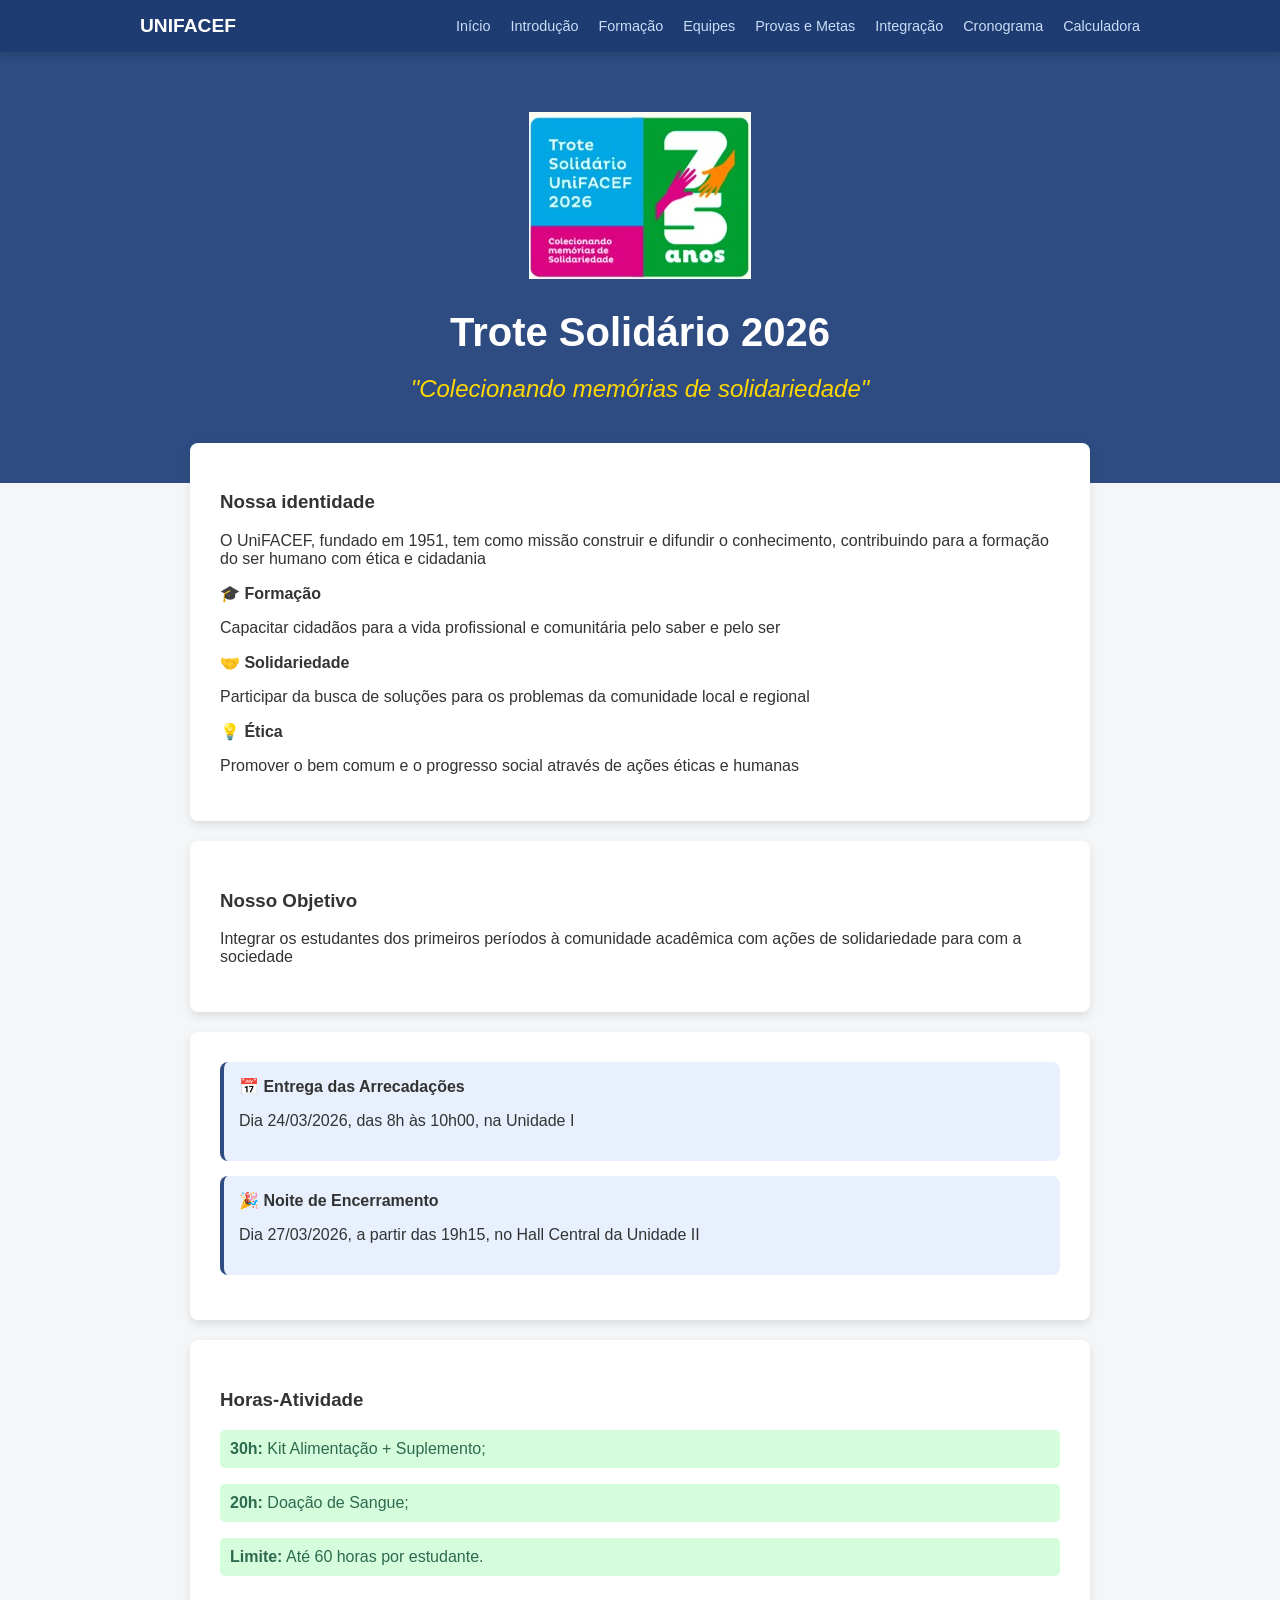
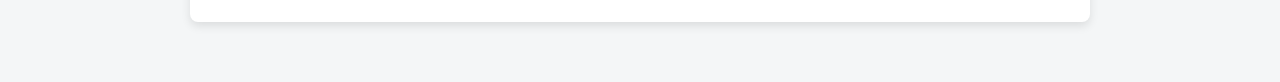
==== index.html @ 4f414b01 "Add files via upload" ====
<!DOCTYPE html>
<html lang="pt-br">
<head>
    <meta charset="UTF-8">
    <link rel="stylesheet" href="style.css">
    <title> Trote Solidário </title>
</head>
<body>
    <nav class="menu">
        <div class="menu-container">
            <a href="index.html" class="menu-logo"> UniFACEF </a>
            <ul class="lista">
                <li><a href="index.html"> Início </a></li>
                <li><a href="introducao.html"> Introdução </a></li>
                <li><a href="formacao.html"> Formação </a></li>
                <li><a href="equipes.html"> Equipes </a></li>
                <li><a href="provas.html"> Provas e Metas </a></li>
                <li><a href="integração.html"> Integração </a></li>
                <li><a href="cronograma.html"> Cronograma </a></li>
                <li><a href="calculadora.html"> Calculadora </a></li>
            </ul>
        </div>
    </nav>
    <header class="cabecalho">
        <img src="trote.png.jpeg" alt="UniFACEF">
        <h1> Trote Solidário 2026 </h1>
        <h2> "Colecionando memórias de solidariedade" </h2>
    </header>
    <main class="principal">
        <section class="missao-valores">
            <h3> Nossa identidade </h3>
            <p>O UniFACEF, fundado em 1951, tem como missão construir e difundir o conhecimento, contribuindo para a formação do ser humano com ética e cidadania </p>
            <div class="pilares-container">
                <div class="pilar">
                    <strong> &#x1F393 Formação </strong>
                    <p> Capacitar cidadãos para a vida profissional e comunitária pelo saber e pelo ser </p>
                </div>
                 <div class="pilar">
                    <strong> &#x1F91D Solidariedade </strong>
                    <p> Participar da busca de soluções para os problemas da comunidade local e regional </p>
                </div> <div class="pilar">
                    <strong> &#x1F4A1 Ética </strong>
                    <p> Promover o bem comum e o progresso social através de ações éticas e humanas </p>
                </div>
            </div>
        </section>
        <section class="objetivo">
             <h3> Nosso Objetivo </h3>
            <p> Integrar os estudantes dos primeiros períodos à comunidade acadêmica com ações de solidariedade para com a sociedade </p>
        </section>
        <section class="data">
            <div>
                <div class="data-list">
                    <strong> &#x1F4C5 Entrega das Arrecadações </strong>
                    <p> Dia 24/03/2026, das 8h às 10h00, na Unidade I </p>
                </div>
                <div class="data-list">
                    <strong> &#x1F389 Noite de Encerramento </strong>
                    <p> Dia 27/03/2026, a partir das 19h15, no Hall Central da Unidade II </p>
                </div>
            </div>
        </section>
        <section class="atv">
            <h3> Horas-Atividade </h3>
            <p> <strong>30h:</strong> Kit Alimentação + Suplemento; </p>
            <p> <strong>20h:</strong> Doação de Sangue; </p>
            <p> <strong>Limite:</strong> Até 60 horas por estudante. </p>
        </section>
    </main>
</body>    
</html>
---- style.css ----
body {
    margin: 0; font-family: 'Segoe UI', sans-serif;
    background-color: #f4f6f7; color: #333;
}

.menu {
    background-color: #1e3c72; padding: 15px 0;
    position: sticky;
    top: 0;
    z-index: 1000;
    box-shadow: 0 2px 10px rgba(0, 0, 0, 0.2); 
}

.menu-container {
    max-width: 1000px; 
    margin: 0 auto;
    display: flex;
    justify-content: space-between;
    align-items: center;
    padding: 0 20px;
}

.menu-logo {
    color: white;
    text-decoration: none;
    font-weight: bold;
    font-size: 1.2rem; /* 1.2 * 16px */
    text-transform: uppercase;
}

.lista {
    list-style: none; display:flex; gap: 20px; margin: 0; padding: 0;
}

.lista a {
    color: #cbdcf7; text-decoration: none; font-size: 0.9rem; 
    font-weight: 500; transition: color 0.3s;
}

.lista a:hover {
    color: #ffffff
}

.cabecalho {
    background-color: #2e4c82; color: white; padding: 60px 20px;
    text-align: center;
}

.cabecalho h1 {
    font-size: 2.5rem; margin-bottom: 5px;
}

.cabecalho h2 {
    font-weight: 300; 
    font-style: italic;
    color: #ffd700
}

.principal {
    /* -80px subiu, auto embaixo e 40px na lateral */
    max-width: 900px; margin: -80px auto 40px; padding: 20px;
}
.missao-valores, .objetivo, .data, .atv {
    background-color: white; padding: 30px; border-radius: 8px;
    box-shadow: 0 4px 10px rgba(0, 0, 0, 0.1);
    margin-top: 20px;
}

.data-list {
    background-color: #e8f0fe; padding: 15px; border-radius: 8px; border-left: #2e4c82 4px solid;
    margin-bottom: 15px;
}

.atv p {
    color: #2d6a4f;
    background-color: #d5fddc; border-radius: 5px; padding: 10px;
}
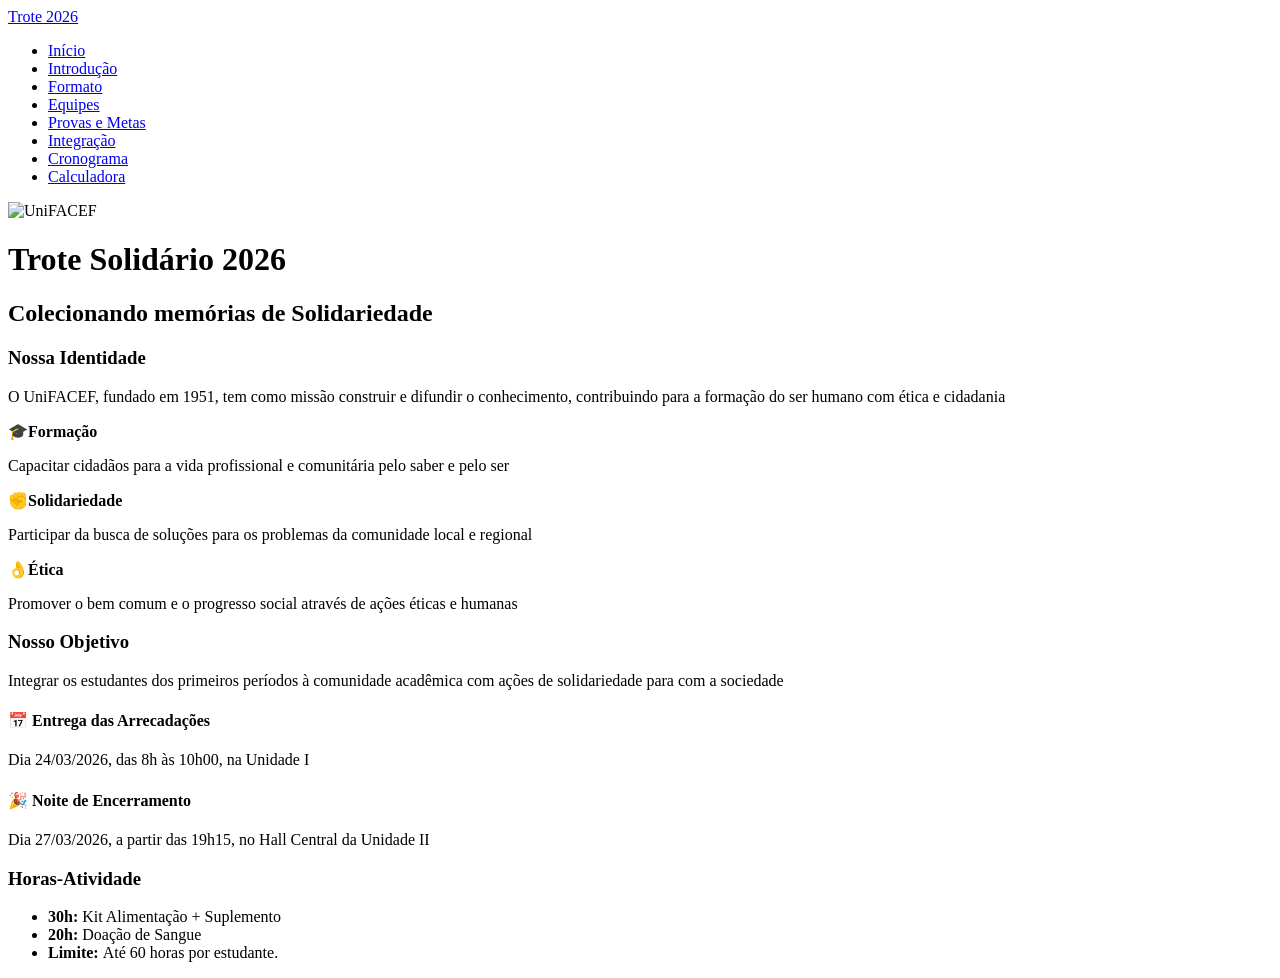
==== commit c15dfb17: "atualizando index, CSS e introducao" ====
--- a/index.html
+++ b/index.html
@@ -1,71 +1,77 @@
 <!DOCTYPE html>
 <html lang="pt-br">
-<head>
-    <meta charset="UTF-8">
-    <link rel="stylesheet" href="style.css">
-    <title> Trote Solidário </title>
-</head>
-<body>
-    <nav class="menu">
-        <div class="menu-container">
-            <a href="index.html" class="menu-logo"> UniFACEF </a>
-            <ul class="lista">
-                <li><a href="index.html"> Início </a></li>
-                <li><a href="introducao.html"> Introdução </a></li>
-                <li><a href="formacao.html"> Formação </a></li>
-                <li><a href="equipes.html"> Equipes </a></li>
-                <li><a href="provas.html"> Provas e Metas </a></li>
-                <li><a href="integração.html"> Integração </a></li>
-                <li><a href="cronograma.html"> Cronograma </a></li>
-                <li><a href="calculadora.html"> Calculadora </a></li>
-            </ul>
-        </div>
-    </nav>
-    <header class="cabecalho">
-        <img src="trote.png.jpeg" alt="UniFACEF">
-        <h1> Trote Solidário 2026 </h1>
-        <h2> "Colecionando memórias de solidariedade" </h2>
-    </header>
-    <main class="principal">
-        <section class="missao-valores">
-            <h3> Nossa identidade </h3>
-            <p>O UniFACEF, fundado em 1951, tem como missão construir e difundir o conhecimento, contribuindo para a formação do ser humano com ética e cidadania </p>
-            <div class="pilares-container">
-                <div class="pilar">
-                    <strong> &#x1F393 Formação </strong>
-                    <p> Capacitar cidadãos para a vida profissional e comunitária pelo saber e pelo ser </p>
+    <head>
+        <title> Trote Solidário </title>
+        <meta charset="UTF-8">
+        <link rel="stylesheet" href="styles.css">
+    </head>
+    <body>
+        <nav class="menu"> <!-- Menu de navegação -->
+            <div class="menu-container">
+                <a href="index.html" class="menu-logo"> Trote 2026 </a>
+                <ul class="lista">
+                    <li> <a href="index.html"> Início </a> </li>
+                    <li> <a href="introducao.html"> Introdução </a> </li>
+                    <li> <a href="formato.html"> Formato </a> </li>
+                    <li> <a href="equipes.html"> Equipes </a> </li>
+                    <li> <a href="provas.html"> Provas e Metas </a> </li>
+                    <li> <a href="integracao.html"> Integração </a> </li>
+                    <li> <a href="cronograma.html"> Cronograma </a> </li>
+                    <li> <a href="calculadora.html"> Calculadora </a> </li>
+                </ul>
+            </div>
+        </nav>
+        <header class="cabecalho">
+            <div class="cabecalho-container">
+                <img src="trote.png" alt="UniFACEF" class="cabecalho-logo"/>
+                <h1> Trote Solidário 2026 </h1>
+                <h2> Colecionando memórias de Solidariedade </h2>
+            </div>
+
+        </header>
+        <main class="principal">
+            <section>
+                <h3> Nossa Identidade </h3>
+                <p> O UniFACEF, fundado em 1951, tem como missão construir e difundir o conhecimento, contribuindo para a formação do ser humano com ética e cidadania </p>
+                <div class="pilares-container">
+                    <div class="pilar"> 
+                        <strong> 🎓Formação </strong>
+                        <p> Capacitar cidadãos para a vida profissional e comunitária pelo saber e pelo ser </p>
+                    </div>
+                    <div class="pilar"> 
+                        <strong> ✊Solidariedade </strong>
+                        <p> Participar da busca de soluções para os problemas da comunidade local e regional </p>
+                    </div>
+                    <div class="pilar"> 
+                        <strong> 👌Ética </strong>
+                        <p> Promover o bem comum e o progresso social através de ações éticas e humanas </p>
+                    </div>
                 </div>
-                 <div class="pilar">
-                    <strong> &#x1F91D Solidariedade </strong>
-                    <p> Participar da busca de soluções para os problemas da comunidade local e regional </p>
-                </div> <div class="pilar">
-                    <strong> &#x1F4A1 Ética </strong>
-                    <p> Promover o bem comum e o progresso social através de ações éticas e humanas </p>
-                </div>
-            </div>
-        </section>
-        <section class="objetivo">
-             <h3> Nosso Objetivo </h3>
-            <p> Integrar os estudantes dos primeiros períodos à comunidade acadêmica com ações de solidariedade para com a sociedade </p>
-        </section>
-        <section class="data">
-            <div>
-                <div class="data-list">
-                    <strong> &#x1F4C5 Entrega das Arrecadações </strong>
+            </section>
+            <section>
+                <h3> Nosso Objetivo </h3>
+                <p> 
+                    Integrar os estudantes dos primeiros períodos à comunidade acadêmica com ações de solidariedade para com a sociedade 
+                </p>
+            </section>
+            <section class="importante">
+                <div class="card-meta"> 
+                    <h4> 📅 Entrega das Arrecadações </h4>
                     <p> Dia 24/03/2026, das 8h às 10h00, na Unidade I </p>
                 </div>
-                <div class="data-list">
-                    <strong> &#x1F389 Noite de Encerramento </strong>
+                <div class="card-meta">
+                    <h4> 🎉 Noite de Encerramento </h4>
                     <p> Dia 27/03/2026, a partir das 19h15, no Hall Central da Unidade II </p>
-                </div>
-            </div>
-        </section>
-        <section class="atv">
-            <h3> Horas-Atividade </h3>
-            <p> <strong>30h:</strong> Kit Alimentação + Suplemento; </p>
-            <p> <strong>20h:</strong> Doação de Sangue; </p>
-            <p> <strong>Limite:</strong> Até 60 horas por estudante. </p>
-        </section>
-    </main>
-</body>    
+                </div>    
+            </section>
+            <section class="recompensas">
+                <h3> Horas-Atividade </h3>
+                <ul>
+                    <li> <strong> 30h: </strong> Kit Alimentação + Suplemento </li> 
+                    <li> <strong> 20h: </strong>  Doação de Sangue </li> 
+                    <li> <strong> Limite:  </strong>  Até 60 horas por estudante. </li> 
+                </ul> 
+            </section>
+        </main>
+    </body>
 </html>
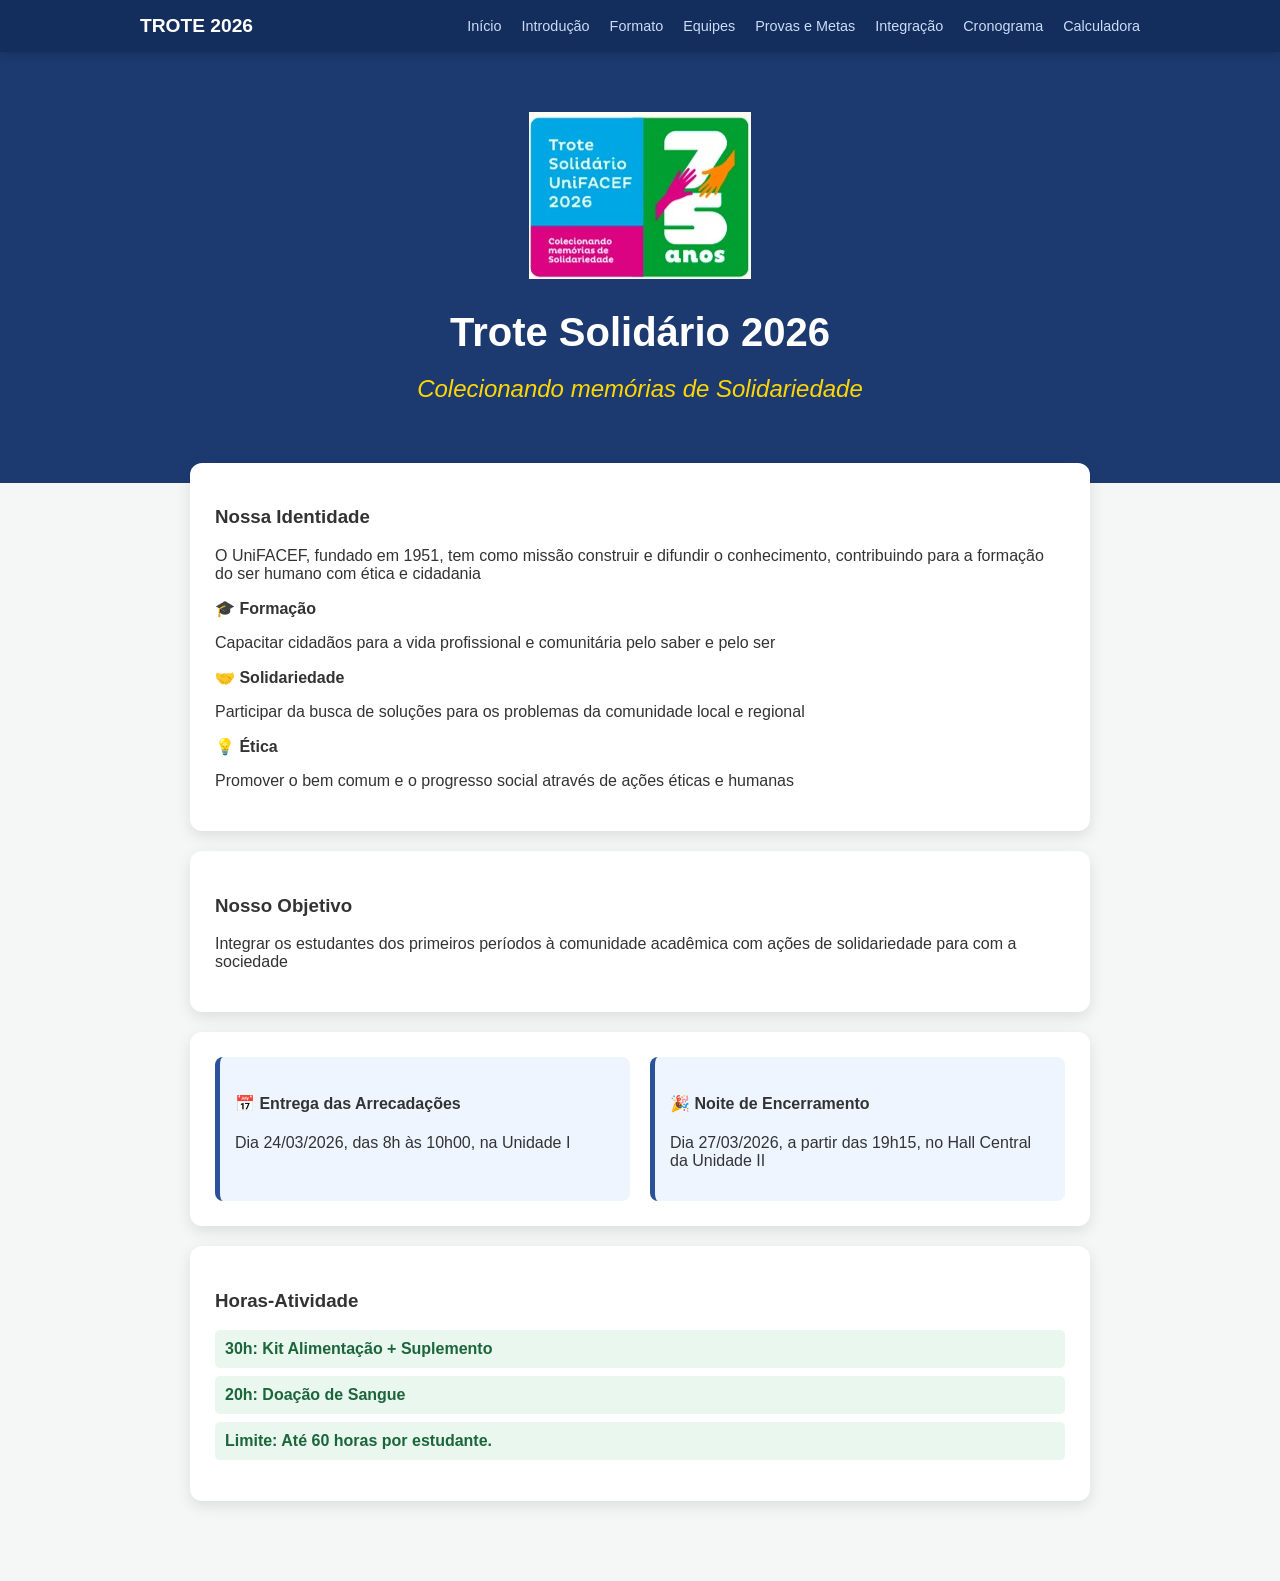
==== commit e5fb05f2: "atualizado" ====
--- a/index.html
+++ b/index.html
@@ -3,7 +3,7 @@
     <head>
         <title> Trote Solidário </title>
         <meta charset="UTF-8">
-        <link rel="stylesheet" href="styles.css">
+        <link rel="stylesheet" href="style.css">
     </head>
     <body>
         <nav class="menu"> <!-- Menu de navegação -->
@@ -23,7 +23,7 @@
         </nav>
         <header class="cabecalho">
             <div class="cabecalho-container">
-                <img src="trote.png" alt="UniFACEF" class="cabecalho-logo"/>
+                <img src="trote.png.jpeg" alt="UniFACEF" class="cabecalho-logo"/>
                 <h1> Trote Solidário 2026 </h1>
                 <h2> Colecionando memórias de Solidariedade </h2>
             </div>
@@ -35,15 +35,15 @@
                 <p> O UniFACEF, fundado em 1951, tem como missão construir e difundir o conhecimento, contribuindo para a formação do ser humano com ética e cidadania </p>
                 <div class="pilares-container">
                     <div class="pilar"> 
-                        <strong> 🎓Formação </strong>
+                        <strong> 🎓 Formação </strong>
                         <p> Capacitar cidadãos para a vida profissional e comunitária pelo saber e pelo ser </p>
                     </div>
                     <div class="pilar"> 
-                        <strong> ✊Solidariedade </strong>
+                        <strong> 🤝 Solidariedade </strong>
                         <p> Participar da busca de soluções para os problemas da comunidade local e regional </p>
                     </div>
                     <div class="pilar"> 
-                        <strong> 👌Ética </strong>
+                        <strong> 💡 Ética </strong>
                         <p> Promover o bem comum e o progresso social através de ações éticas e humanas </p>
                     </div>
                 </div>
--- a/style.css
+++ b/style.css
@@ -0,0 +1,118 @@
+body {
+    margin: 0; font-family: 'Segoe UI', sans-serif;
+    background-color: #f4f7f6; color: #333;
+}
+.menu {
+    background-color: #132d5c;  padding: 15px 0;
+    position: sticky; /* menu fica sempre no topo */
+    top: 0; /* posição 0 - posição acima */
+    z-index: 1000; /*  fica sempre por cima dos outros conteúdos */
+    box-shadow: 0 2px 10px rgba(0,0,0,0.2); /* caixa com sombra */
+}
+.menu-container{
+    max-width: 1000px;
+    margin: 0 auto;
+    display: flex;
+    justify-content: space-between;
+    align-items: center;
+    padding: 0 20px;
+}
+.menu-logo{
+    color: white; /* cor branca */
+    text-decoration: none; /* link sem estar sublinhado */
+    font-weight: bold; /* negrito */
+    font-size: 1.2rem; /* 1.2 * 16px */
+    text-transform: uppercase; /* letra maiúscula */
+}
+.lista {
+    list-style: none; display: flex; gap: 20px;
+    margin: 0; padding: 0;
+}
+.lista a{
+    color: #CBDCF7; text-decoration: none; font-size: 0.9rem;
+    font-weight: 500; transition: color 0.3s; 
+}
+.lista a:hover {
+    color: #ffffff;
+}
+.cabecalho {
+    background-color: #1c3a70; color: white; padding: 60px 20px;
+    text-align: center;
+}
+.cabecalho h1{
+    font-size: 2.5rem; margin-bottom: 5px;
+}
+.cabecalho h2{
+    font-weight: 300;
+    font-style: italic;
+    color: #ffd700; 
+}
+.principal{
+    /* -40px subiu auto embaixo e 40 é na lateral */
+    max-width: 900px; margin: -40px auto 40px; padding: 20px;
+}
+section {
+  
+    background: white;
+    margin-bottom: 20px;
+    padding: 25px;
+    border-radius: 12px;
+    box-shadow: 0 5px 15px rgba(0,0,0,0.1);
+}
+.importante {
+    display: flex;
+    gap: 20px;
+}
+.card-meta {
+   
+    flex: 1; background: #eef5ff; padding: 15px; border-left: 5px solid #2a5298;
+    border-radius: 8px;
+}
+.recompensas ul {
+    list-style: none;
+    padding: 0;
+}
+.recompensas li {
+    background: #e9f7ef; margin: 8px 0; padding: 10px;
+    border-radius: 5px; color: #1c663b; font-weight: bold;
+}
+
+.texto-introducao p {
+    line-height: 1.6; /* melhora a leitura de textos longos */
+    margin-bottom: 20px;
+    text-align: justify;
+}
+
+.list-values ul {
+    list-style: none; 
+    padding: 0;
+}
+
+.list-values li {
+    background: #dceaff;
+    color: #143e6d;
+    margin: 8px 0;
+    padding: 15px;
+    border-radius: 5px;
+    border-left: 4px solid #143e6d;
+    font-weight: bold;
+}
+
+table {
+    width: 100%; border-collapse: collapse; margin-top: 20px;
+    background-color: white;
+}
+th, td {
+    border-bottom: 1px solid #ddd; padding: 15px; text-align: left; 
+}
+
+th {
+    background-color: #1c3a70; font-weight: bold; color: #d2dff7;
+}
+
+.box-yellow {
+    width: 25px;
+    height: 25px;
+    background-color: yellow;
+    border-radius: 4px;
+}
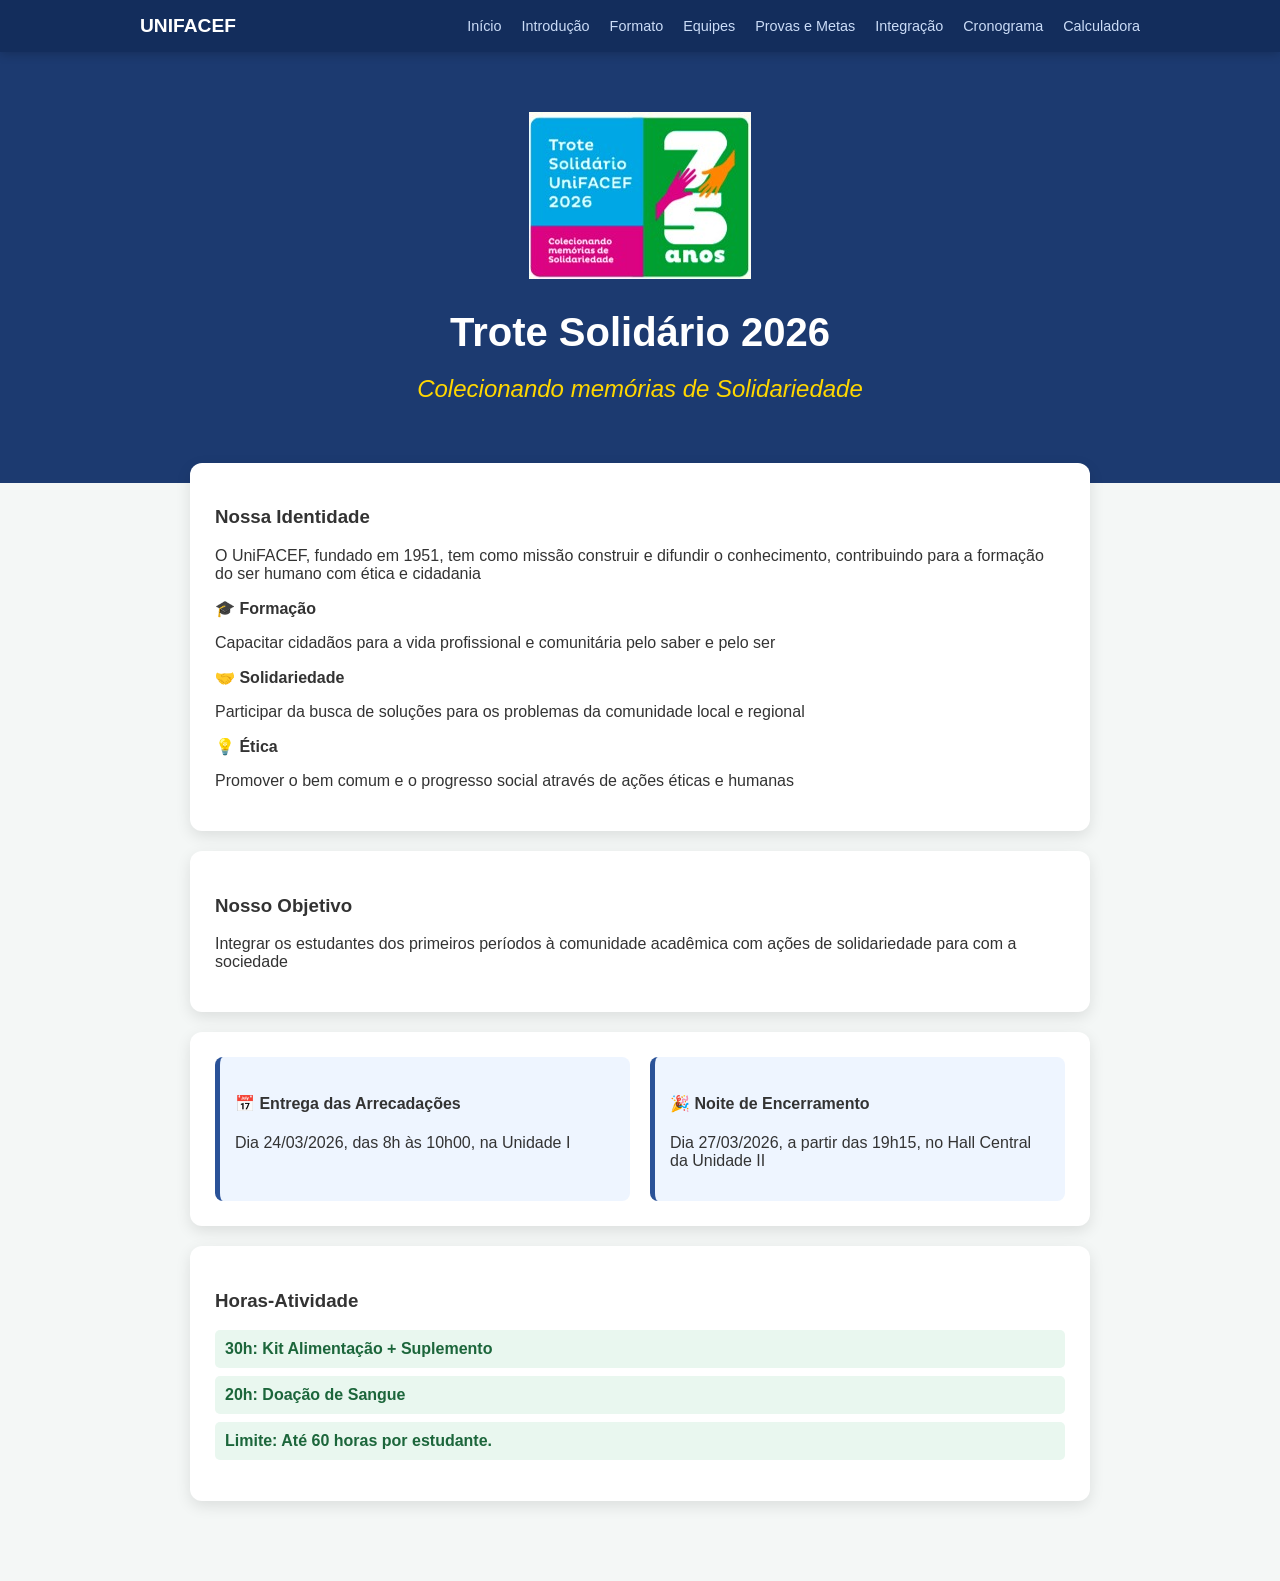
==== commit aa24cc72: "atualizado" ====
--- a/index.html
+++ b/index.html
@@ -8,7 +8,7 @@
     <body>
         <nav class="menu"> <!-- Menu de navegação -->
             <div class="menu-container">
-                <a href="index.html" class="menu-logo"> Trote 2026 </a>
+                <a href="index.html" class="menu-logo"> UniFACEF </a>
                 <ul class="lista">
                     <li> <a href="index.html"> Início </a> </li>
                     <li> <a href="introducao.html"> Introdução </a> </li>
--- a/style.css
+++ b/style.css
@@ -115,4 +115,70 @@
     height: 25px;
     background-color: yellow;
     border-radius: 4px;
-}+}
+
+.box-gray {
+    width: 25px;
+    height: 25px;
+    background-color: gray;
+    border-radius: 4px;
+}
+
+.box-orange {
+    width: 25px;
+    height: 25px;
+    background-color: orange;
+    border-radius: 4px;
+}
+
+.box-darkorange {
+    width: 25px;
+    height: 25px;
+    background-color: rgb(236, 97, 4);
+    border-radius: 4px;
+}
+
+.box-black {
+    width: 25px;
+    height: 25px;
+    background-color: black;
+    border-radius: 4px;
+}
+
+.box-pink {
+    width: 25px;
+    height: 25px;
+    background-color: rgb(247, 0, 136);
+    border-radius: 4px;
+}
+
+.box-purple {
+    width: 25px;
+    height: 25px;
+    background-color: rgb(157, 2, 230);
+    border-radius: 4px;
+}
+
+.box-green {
+    width: 25px;
+    height: 25px;
+    background-color: green;
+    border-radius: 4px;
+}
+
+.box-red {
+    width: 25px;
+    height: 25px;
+    background-color: red;
+    border-radius: 4px;
+}
+
+.list-kit {
+    list-style-type: none;
+    padding: 37px 30px;
+    background-color: #f7f0db;
+    border-radius: 8px;
+    border: 2px dotted #ffbc02;
+    line-height: 2.2;
+}
+
